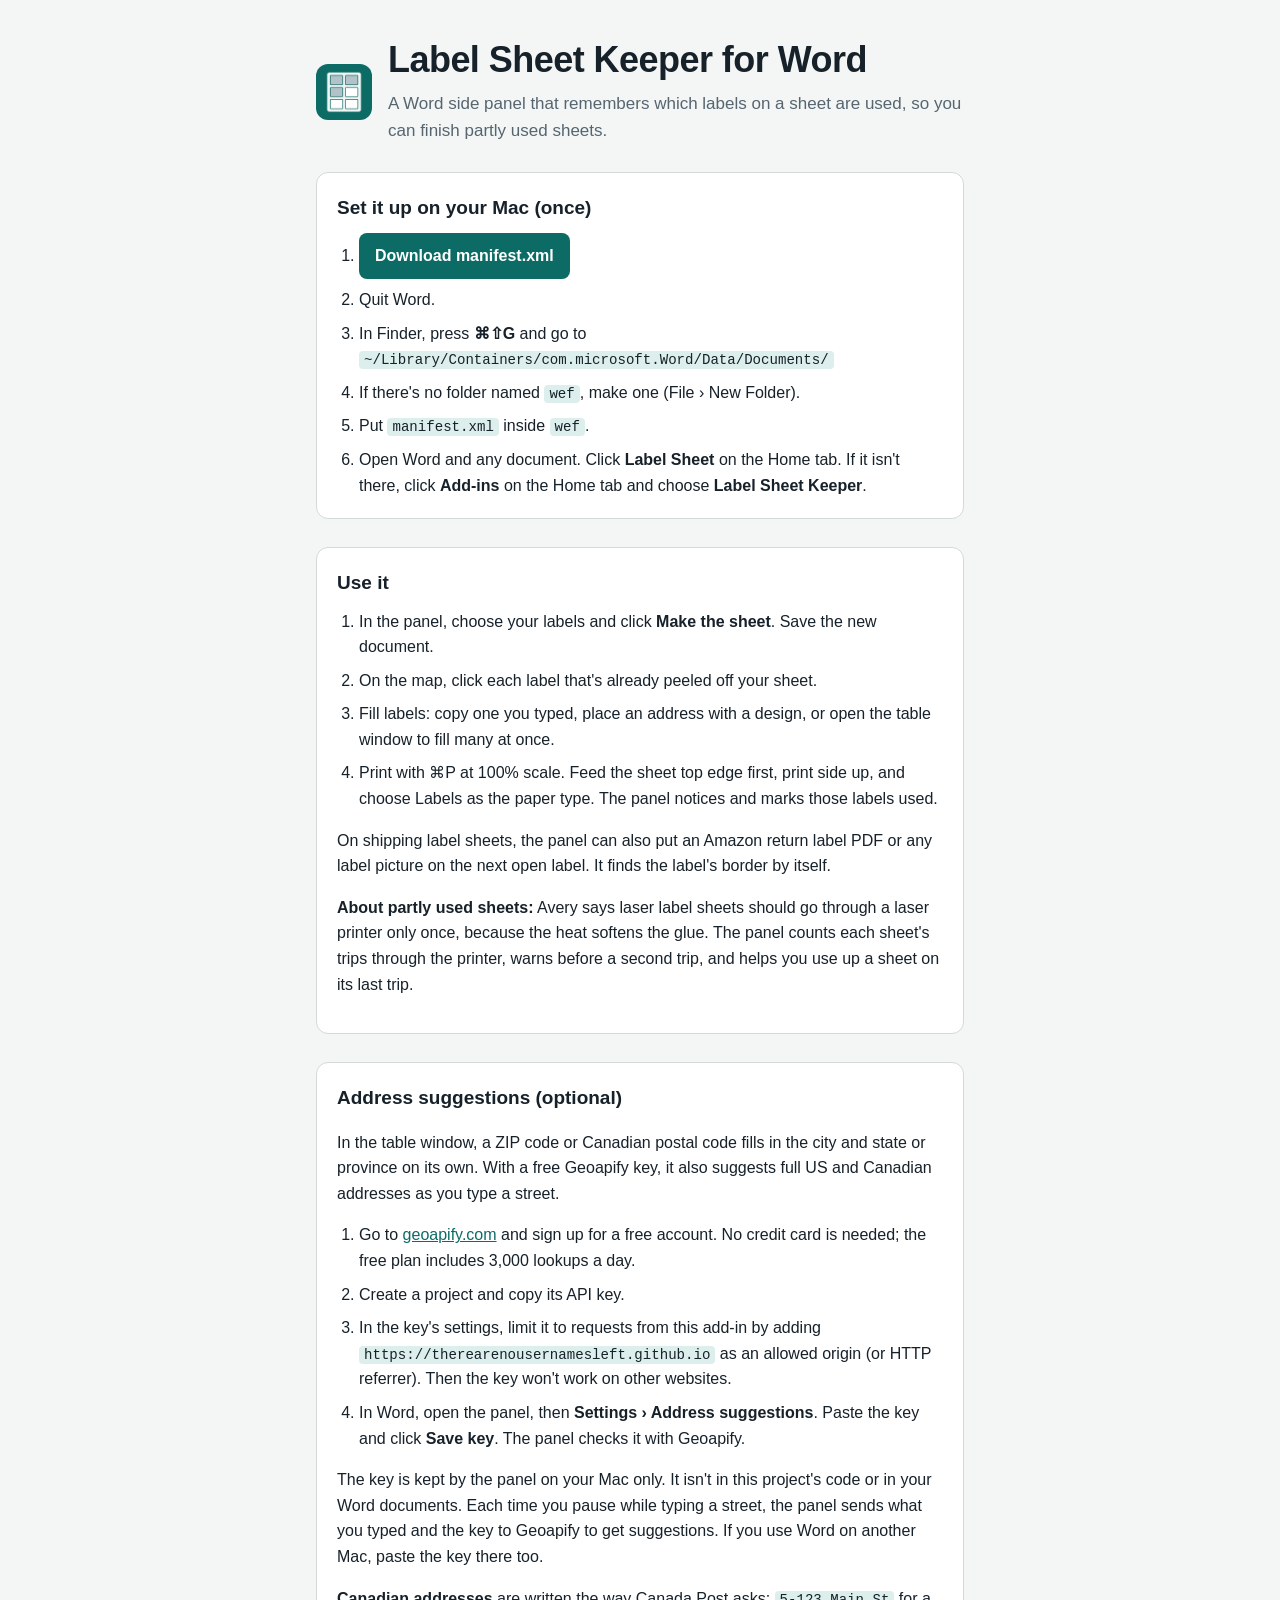
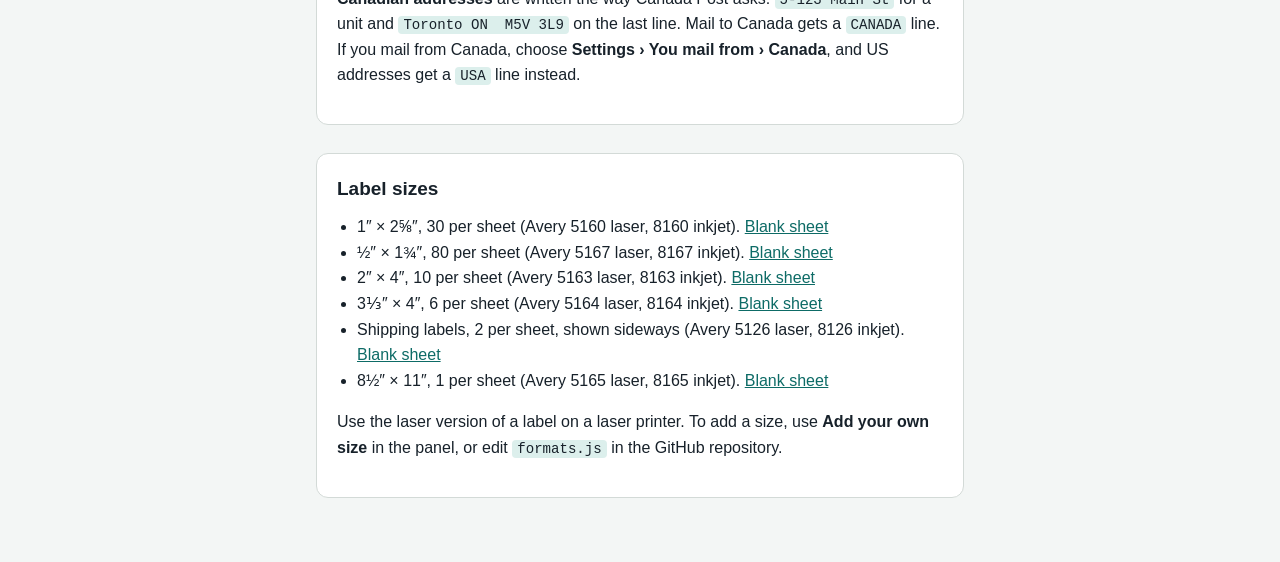
==== index.html @ b9a739c9 "Version 1.4: Canadian addresses, ZIP/postal fill, address suggestions - Canadian addresses follow Ca" ====
<!doctype html>
<html lang="en">
<head>
<meta charset="utf-8">
<meta name="viewport" content="width=device-width, initial-scale=1">
<title>Label Sheet Keeper for Word</title>
<link rel="icon" href="assets/icon-32.png">
<style>
/* Single readable column: what it is, then the setup steps in order. */
:root{--bg:#F3F6F5;--surface:#FFFFFF;--line:#D3DAD7;--ink:#17212A;--muted:#566570;--accent:#0D6B66;--accent-soft:#DCEFEC;
  --f:-apple-system,BlinkMacSystemFont,"Segoe UI",Helvetica,Arial,sans-serif;--f-mono:ui-monospace,Menlo,Consolas,monospace;color-scheme:light}
@media (prefers-color-scheme:dark){:root{--bg:#161B1E;--surface:#1F262A;--line:#334047;--ink:#E4EAEC;--muted:#9AA9AF;--accent:#5BC4B9;--accent-soft:#1B3D3B;color-scheme:dark}}
*{box-sizing:border-box}
body{margin:0;background:var(--bg);color:var(--ink);font:16px/1.6 var(--f)}
main{max-width:680px;margin:0 auto;padding:40px 16px 64px;display:grid;gap:28px}
h1{margin:0;font-size:clamp(28px,5vw,36px);line-height:1.1;letter-spacing:-.015em;text-wrap:balance}
.lede{margin:10px 0 0;color:var(--muted);font-size:17px}
h2{margin:0 0 10px;font-size:19px}
section{background:var(--surface);border:1px solid var(--line);border-radius:12px;padding:20px}
ol{margin:0;padding-left:22px;display:grid;gap:8px}
code{font-family:var(--f-mono);font-size:.88em;background:var(--accent-soft);padding:1px 5px;border-radius:4px;overflow-wrap:anywhere}
a{color:var(--accent)}
.btn{display:inline-block;background:var(--accent);color:var(--surface);font-weight:600;text-decoration:none;padding:10px 16px;border-radius:8px}
.sizes{margin:0;padding-left:20px}
.top{display:flex;gap:16px;align-items:center}
.top img{width:56px;height:56px;border-radius:12px;flex:none}
</style>
</head>
<body>
<main>
  <header class="top">
    <img src="assets/icon-128.png" alt="">
    <div>
      <h1>Label Sheet Keeper for Word</h1>
      <p class="lede">A Word side panel that remembers which labels on a sheet are used, so you can finish partly used sheets.</p>
    </div>
  </header>

  <section>
    <h2>Set it up on your Mac (once)</h2>
    <ol>
      <li><a class="btn" href="manifest.xml" download>Download manifest.xml</a></li>
      <li>Quit Word.</li>
      <li>In Finder, press <b>⌘⇧G</b> and go to <code>~/Library/Containers/com.microsoft.Word/Data/Documents/</code></li>
      <li>If there's no folder named <code>wef</code>, make one (File › New Folder).</li>
      <li>Put <code>manifest.xml</code> inside <code>wef</code>.</li>
      <li>Open Word and any document. Click <b>Label Sheet</b> on the Home tab. If it isn't there, click <b>Add-ins</b> on the Home tab and choose <b>Label Sheet Keeper</b>.</li>
    </ol>
  </section>

  <section>
    <h2>Use it</h2>
    <ol>
      <li>In the panel, choose your labels and click <b>Make the sheet</b>. Save the new document.</li>
      <li>On the map, click each label that's already peeled off your sheet.</li>
      <li>Fill labels: copy one you typed, place an address with a design, or open the table window to fill many at once.</li>
      <li>Print with ⌘P at 100% scale. Feed the sheet top edge first, print side up, and choose Labels as the paper type. The panel notices and marks those labels used.</li>
    </ol>
    <p>On shipping label sheets, the panel can also put an Amazon return label PDF or any label picture on the next open label. It finds the label's border by itself.</p>
    <p><b>About partly used sheets:</b> Avery says laser label sheets should go through a laser printer only once, because the heat softens the glue. The panel counts each sheet's trips through the printer, warns before a second trip, and helps you use up a sheet on its last trip.</p>
  </section>

  <section id="address-suggestions">
    <h2>Address suggestions (optional)</h2>
    <p>In the table window, a ZIP code or Canadian postal code fills in the city and state or province on its own. With a free Geoapify key, it also suggests full US and Canadian addresses as you type a street.</p>
    <ol>
      <li>Go to <a href="https://www.geoapify.com/" target="_blank" rel="noopener">geoapify.com</a> and sign up for a free account. No credit card is needed; the free plan includes 3,000 lookups a day.</li>
      <li>Create a project and copy its API key.</li>
      <li>In the key's settings, limit it to requests from this add-in by adding <code>https://therearenousernamesleft.github.io</code> as an allowed origin (or HTTP referrer). Then the key won't work on other websites.</li>
      <li>In Word, open the panel, then <b>Settings › Address suggestions</b>. Paste the key and click <b>Save key</b>. The panel checks it with Geoapify.</li>
    </ol>
    <p>The key is kept by the panel on your Mac only. It isn't in this project's code or in your Word documents. Each time you pause while typing a street, the panel sends what you typed and the key to Geoapify to get suggestions. If you use Word on another Mac, paste the key there too.</p>
    <p><b>Canadian addresses</b> are written the way Canada Post asks: <code>5-123 Main St</code> for a unit and <code>Toronto ON&nbsp;&nbsp;M5V 3L9</code> on the last line. Mail to Canada gets a <code>CANADA</code> line. If you mail from Canada, choose <b>Settings › You mail from › Canada</b>, and US addresses get a <code>USA</code> line instead.</p>
  </section>

  <section>
    <h2>Label sizes</h2>
    <ul class="sizes">
      <li>1″ × 2⅝″, 30 per sheet (Avery 5160 laser, 8160 inkjet). <a href="templates/avery-5160.docx">Blank sheet</a></li>
      <li>½″ × 1¾″, 80 per sheet (Avery 5167 laser, 8167 inkjet). <a href="templates/avery-5167.docx">Blank sheet</a></li>
      <li>2″ × 4″, 10 per sheet (Avery 5163 laser, 8163 inkjet). <a href="templates/avery-5163.docx">Blank sheet</a></li>
      <li>3⅓″ × 4″, 6 per sheet (Avery 5164 laser, 8164 inkjet). <a href="templates/avery-5164.docx">Blank sheet</a></li>
      <li>Shipping labels, 2 per sheet, shown sideways (Avery 5126 laser, 8126 inkjet). <a href="templates/shipping-2-sideways.docx">Blank sheet</a></li>
      <li>8½″ × 11″, 1 per sheet (Avery 5165 laser, 8165 inkjet). <a href="templates/full-sheet-1.docx">Blank sheet</a></li>
    </ul>
    <p>Use the laser version of a label on a laser printer. To add a size, use <b>Add your own size</b> in the panel, or edit <code>formats.js</code> in the GitHub repository.</p>
  </section>
</main>
</body>
</html>
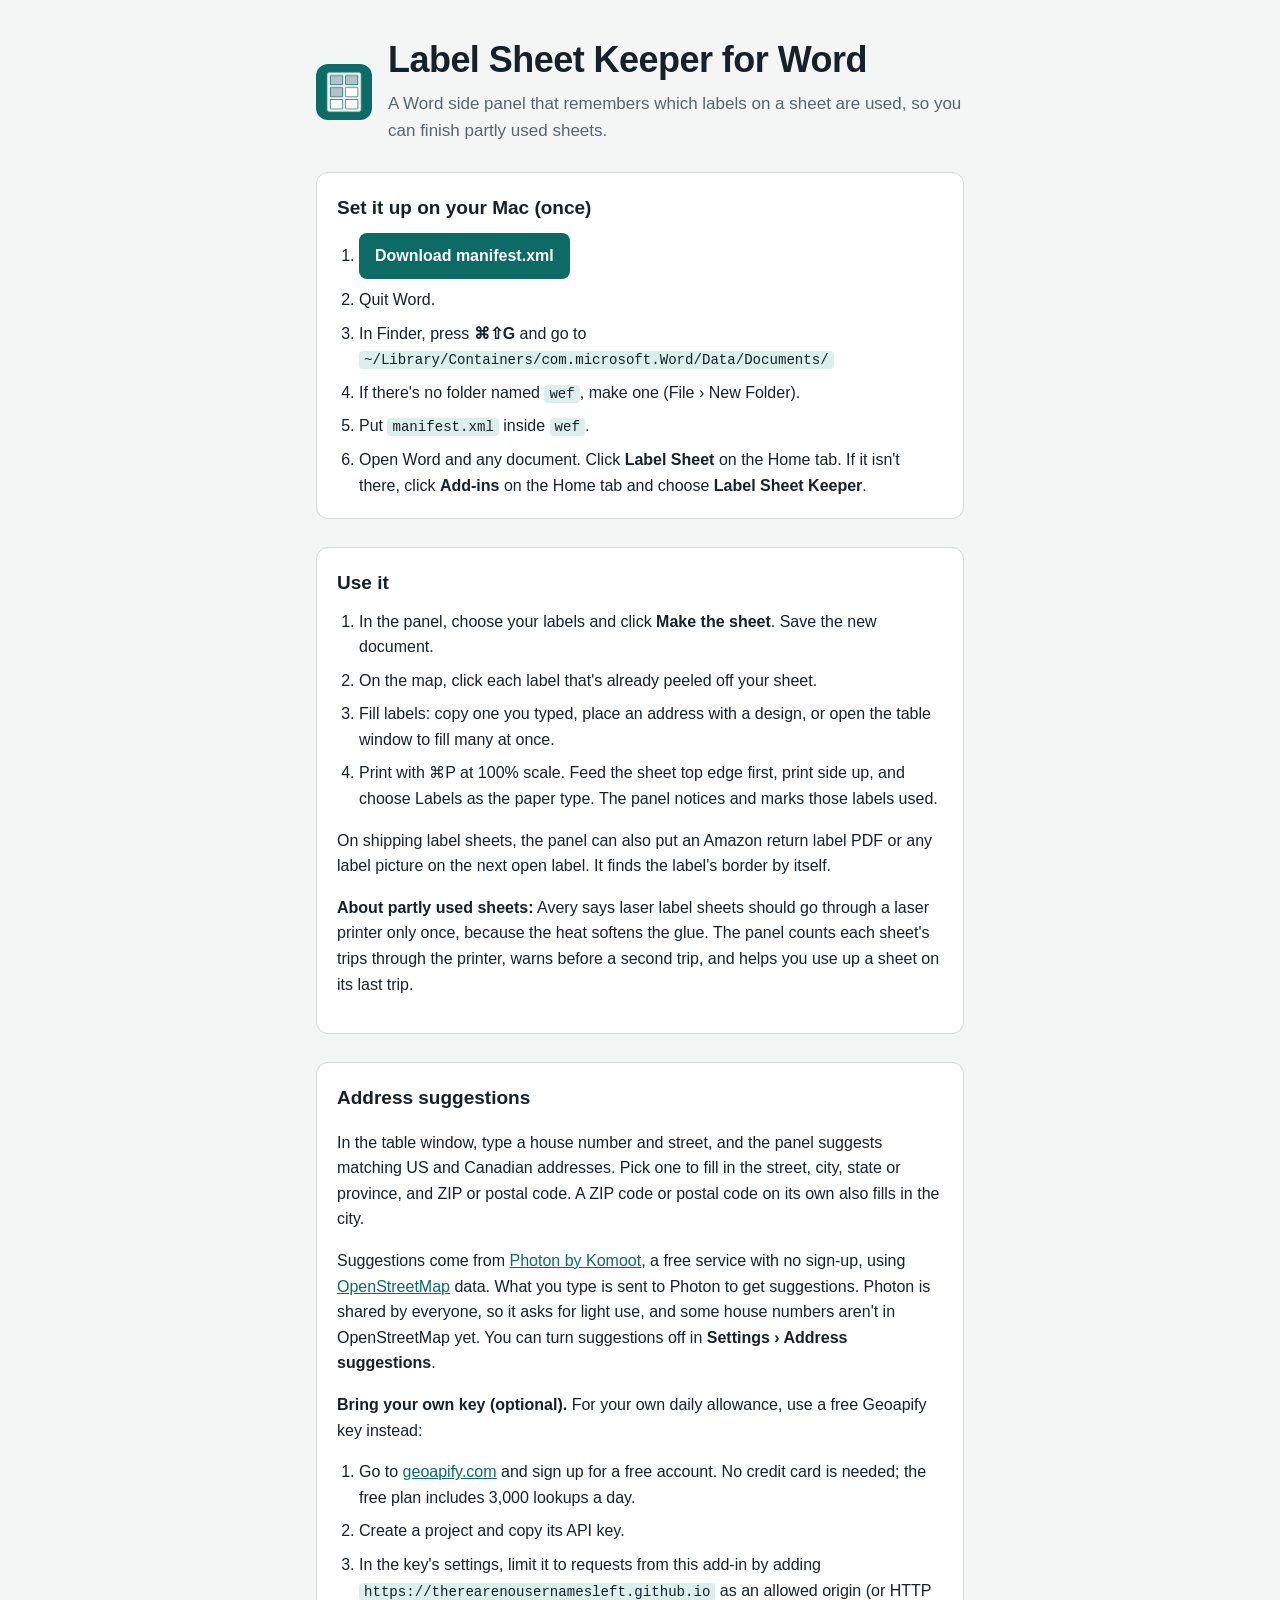
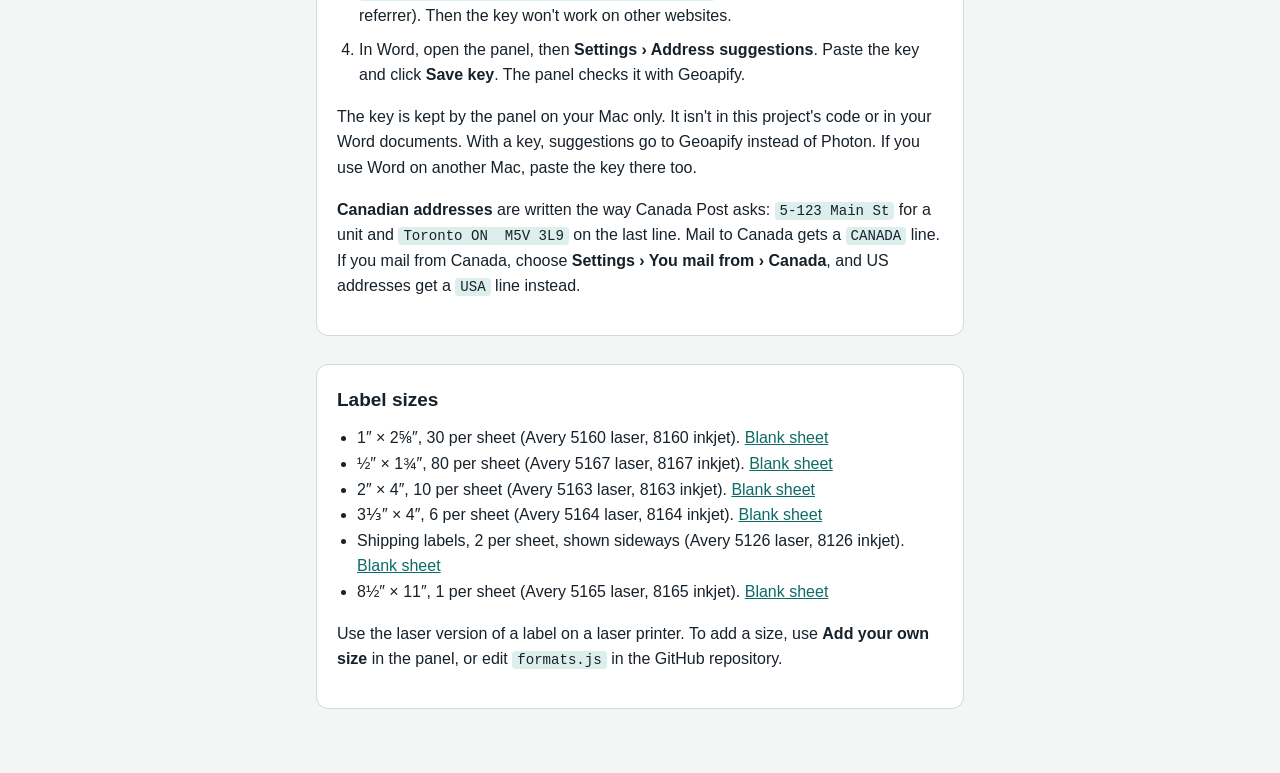
==== commit 2e3f4bcc: "Version 1.4.1: free address suggestions with Photon - With no key, the table window suggests US and " ====
--- a/index.html
+++ b/index.html
@@ -61,15 +61,17 @@
   </section>
 
   <section id="address-suggestions">
-    <h2>Address suggestions (optional)</h2>
-    <p>In the table window, a ZIP code or Canadian postal code fills in the city and state or province on its own. With a free Geoapify key, it also suggests full US and Canadian addresses as you type a street.</p>
+    <h2>Address suggestions</h2>
+    <p>In the table window, type a house number and street, and the panel suggests matching US and Canadian addresses. Pick one to fill in the street, city, state or province, and ZIP or postal code. A ZIP code or postal code on its own also fills in the city.</p>
+    <p>Suggestions come from <a href="https://photon.komoot.io/" target="_blank" rel="noopener">Photon by Komoot</a>, a free service with no sign-up, using <a href="https://www.openstreetmap.org/copyright" target="_blank" rel="noopener">OpenStreetMap</a> data. What you type is sent to Photon to get suggestions. Photon is shared by everyone, so it asks for light use, and some house numbers aren't in OpenStreetMap yet. You can turn suggestions off in <b>Settings › Address suggestions</b>.</p>
+    <p><b>Bring your own key (optional).</b> For your own daily allowance, use a free Geoapify key instead:</p>
     <ol>
       <li>Go to <a href="https://www.geoapify.com/" target="_blank" rel="noopener">geoapify.com</a> and sign up for a free account. No credit card is needed; the free plan includes 3,000 lookups a day.</li>
       <li>Create a project and copy its API key.</li>
       <li>In the key's settings, limit it to requests from this add-in by adding <code>https://therearenousernamesleft.github.io</code> as an allowed origin (or HTTP referrer). Then the key won't work on other websites.</li>
       <li>In Word, open the panel, then <b>Settings › Address suggestions</b>. Paste the key and click <b>Save key</b>. The panel checks it with Geoapify.</li>
     </ol>
-    <p>The key is kept by the panel on your Mac only. It isn't in this project's code or in your Word documents. Each time you pause while typing a street, the panel sends what you typed and the key to Geoapify to get suggestions. If you use Word on another Mac, paste the key there too.</p>
+    <p>The key is kept by the panel on your Mac only. It isn't in this project's code or in your Word documents. With a key, suggestions go to Geoapify instead of Photon. If you use Word on another Mac, paste the key there too.</p>
     <p><b>Canadian addresses</b> are written the way Canada Post asks: <code>5-123 Main St</code> for a unit and <code>Toronto ON&nbsp;&nbsp;M5V 3L9</code> on the last line. Mail to Canada gets a <code>CANADA</code> line. If you mail from Canada, choose <b>Settings › You mail from › Canada</b>, and US addresses get a <code>USA</code> line instead.</p>
   </section>
 
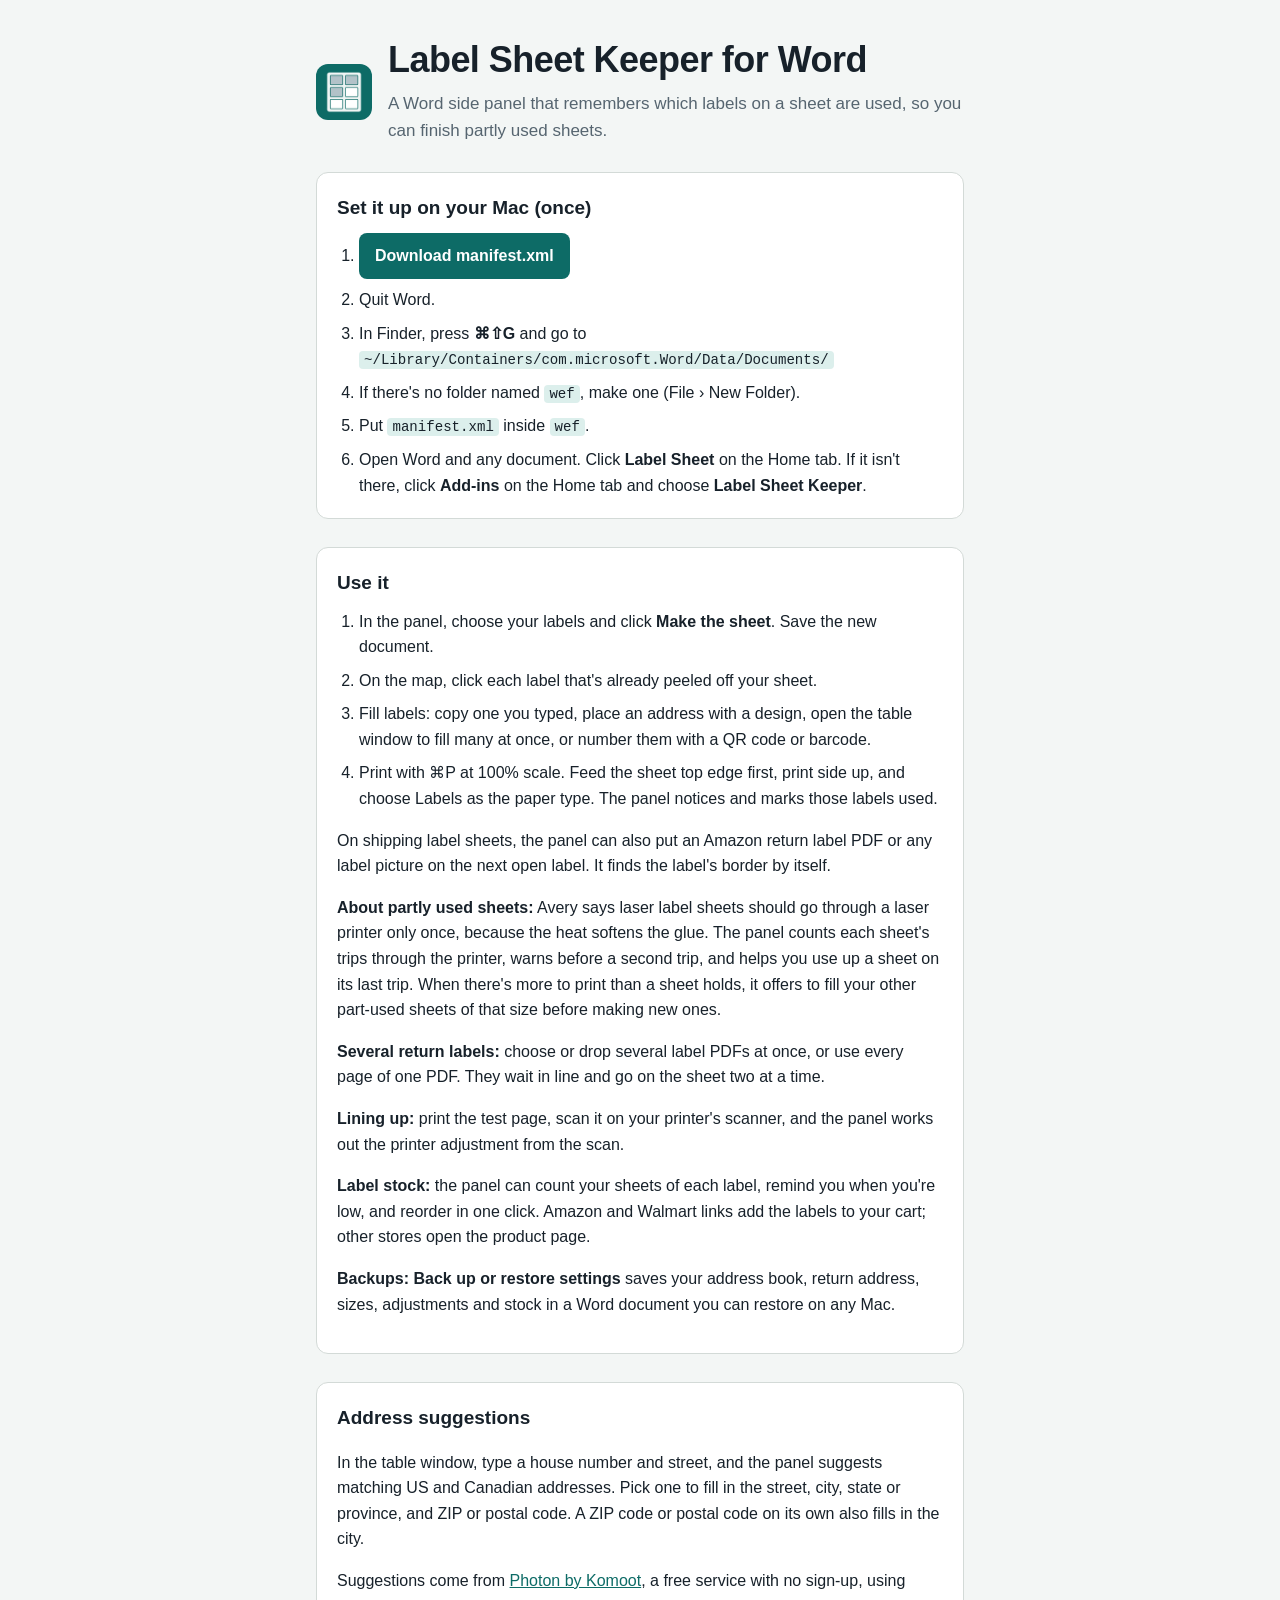
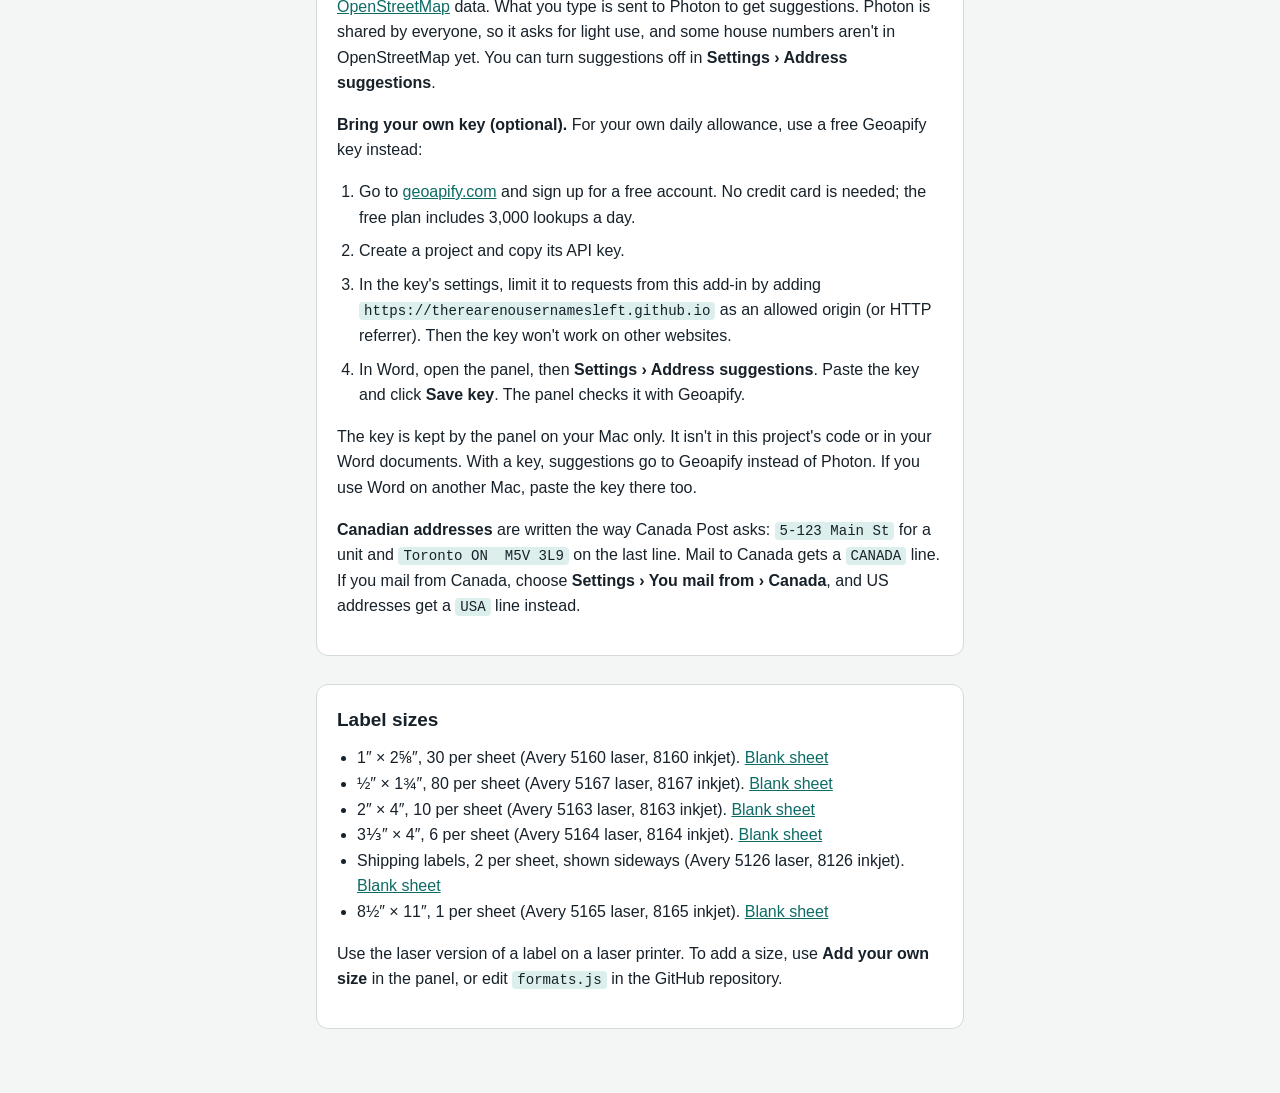
==== commit fc7628cd: "Version 1.5: stock and reorder, fill part-used sheets first, scan alignment, batches, codes, backups" ====
--- a/index.html
+++ b/index.html
@@ -53,11 +53,15 @@
     <ol>
       <li>In the panel, choose your labels and click <b>Make the sheet</b>. Save the new document.</li>
       <li>On the map, click each label that's already peeled off your sheet.</li>
-      <li>Fill labels: copy one you typed, place an address with a design, or open the table window to fill many at once.</li>
+      <li>Fill labels: copy one you typed, place an address with a design, open the table window to fill many at once, or number them with a QR code or barcode.</li>
       <li>Print with ⌘P at 100% scale. Feed the sheet top edge first, print side up, and choose Labels as the paper type. The panel notices and marks those labels used.</li>
     </ol>
     <p>On shipping label sheets, the panel can also put an Amazon return label PDF or any label picture on the next open label. It finds the label's border by itself.</p>
-    <p><b>About partly used sheets:</b> Avery says laser label sheets should go through a laser printer only once, because the heat softens the glue. The panel counts each sheet's trips through the printer, warns before a second trip, and helps you use up a sheet on its last trip.</p>
+    <p><b>About partly used sheets:</b> Avery says laser label sheets should go through a laser printer only once, because the heat softens the glue. The panel counts each sheet's trips through the printer, warns before a second trip, and helps you use up a sheet on its last trip. When there's more to print than a sheet holds, it offers to fill your other part-used sheets of that size before making new ones.</p>
+    <p><b>Several return labels:</b> choose or drop several label PDFs at once, or use every page of one PDF. They wait in line and go on the sheet two at a time.</p>
+    <p><b>Lining up:</b> print the test page, scan it on your printer's scanner, and the panel works out the printer adjustment from the scan.</p>
+    <p><b>Label stock:</b> the panel can count your sheets of each label, remind you when you're low, and reorder in one click. Amazon and Walmart links add the labels to your cart; other stores open the product page.</p>
+    <p><b>Backups:</b> <b>Back up or restore settings</b> saves your address book, return address, sizes, adjustments and stock in a Word document you can restore on any Mac.</p>
   </section>
 
   <section id="address-suggestions">
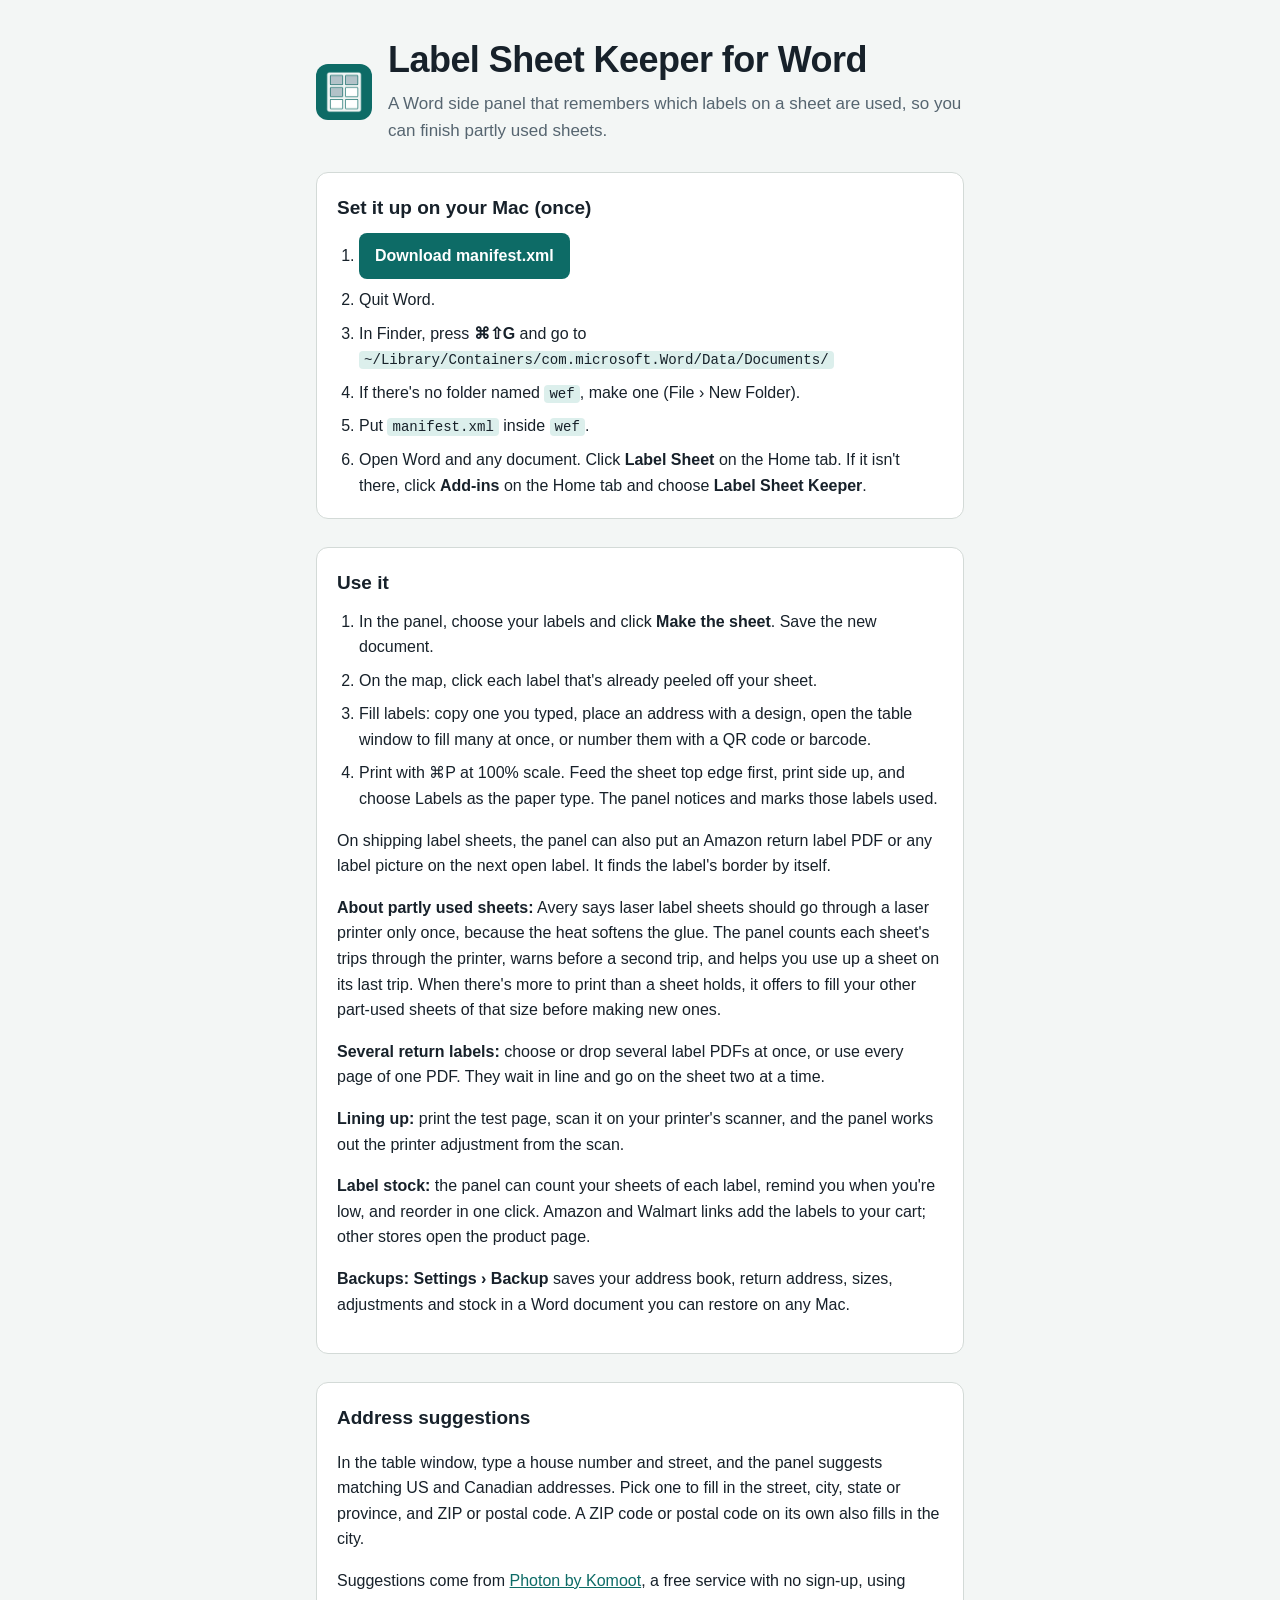
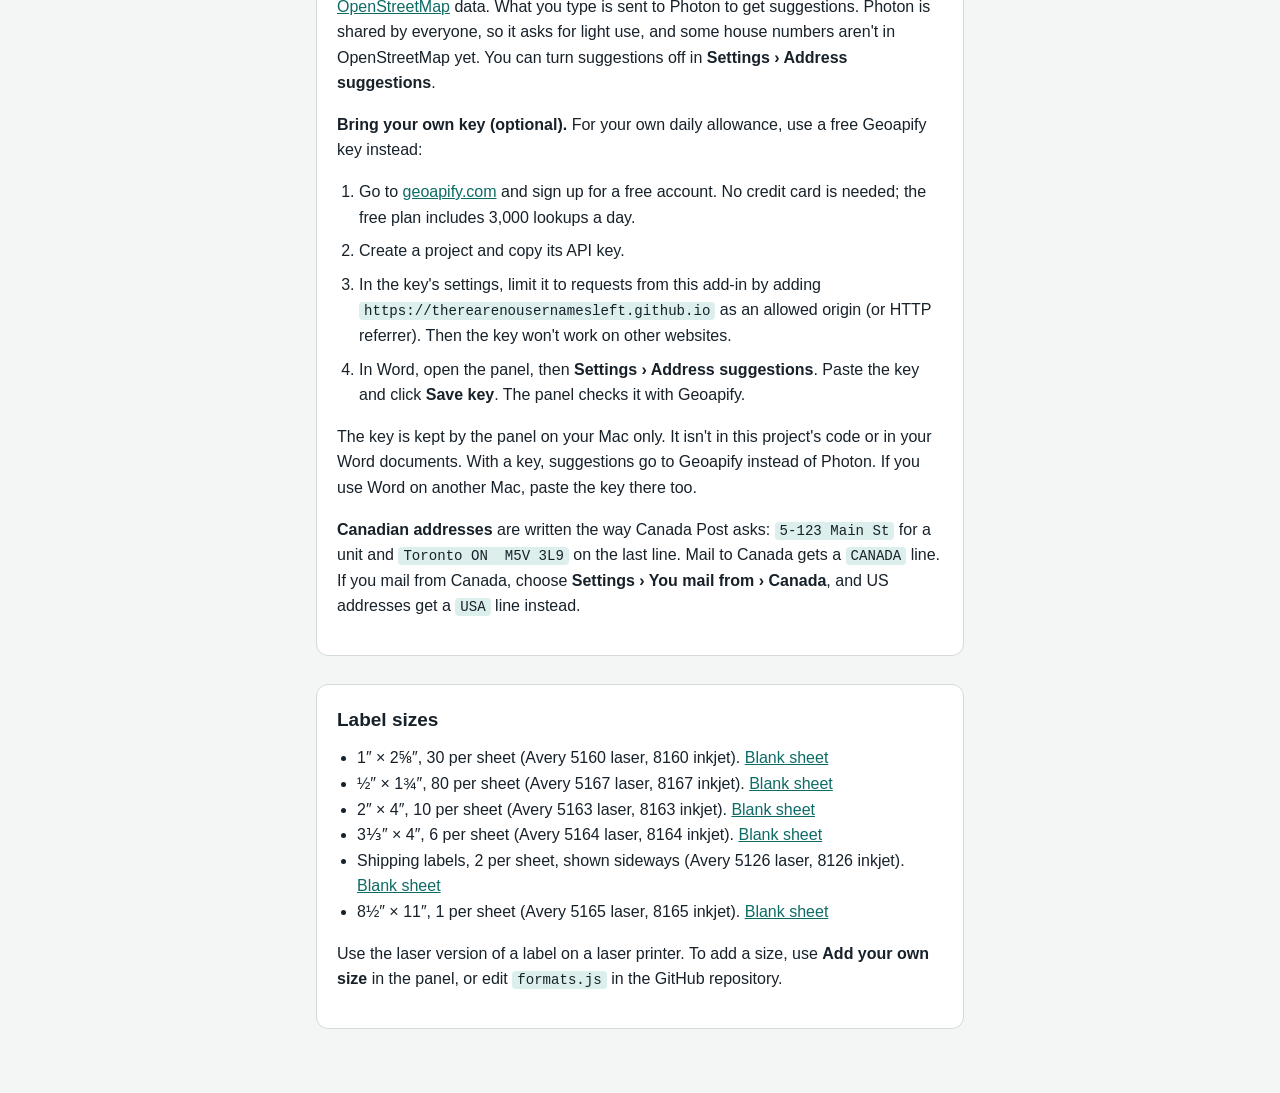
==== commit b64ff612: "Tidy the panel: shorter text, (i) explanations on hover - Explanations moved out of the panel into (" ====
--- a/index.html
+++ b/index.html
@@ -61,7 +61,7 @@
     <p><b>Several return labels:</b> choose or drop several label PDFs at once, or use every page of one PDF. They wait in line and go on the sheet two at a time.</p>
     <p><b>Lining up:</b> print the test page, scan it on your printer's scanner, and the panel works out the printer adjustment from the scan.</p>
     <p><b>Label stock:</b> the panel can count your sheets of each label, remind you when you're low, and reorder in one click. Amazon and Walmart links add the labels to your cart; other stores open the product page.</p>
-    <p><b>Backups:</b> <b>Back up or restore settings</b> saves your address book, return address, sizes, adjustments and stock in a Word document you can restore on any Mac.</p>
+    <p><b>Backups:</b> <b>Settings › Backup</b> saves your address book, return address, sizes, adjustments and stock in a Word document you can restore on any Mac.</p>
   </section>
 
   <section id="address-suggestions">
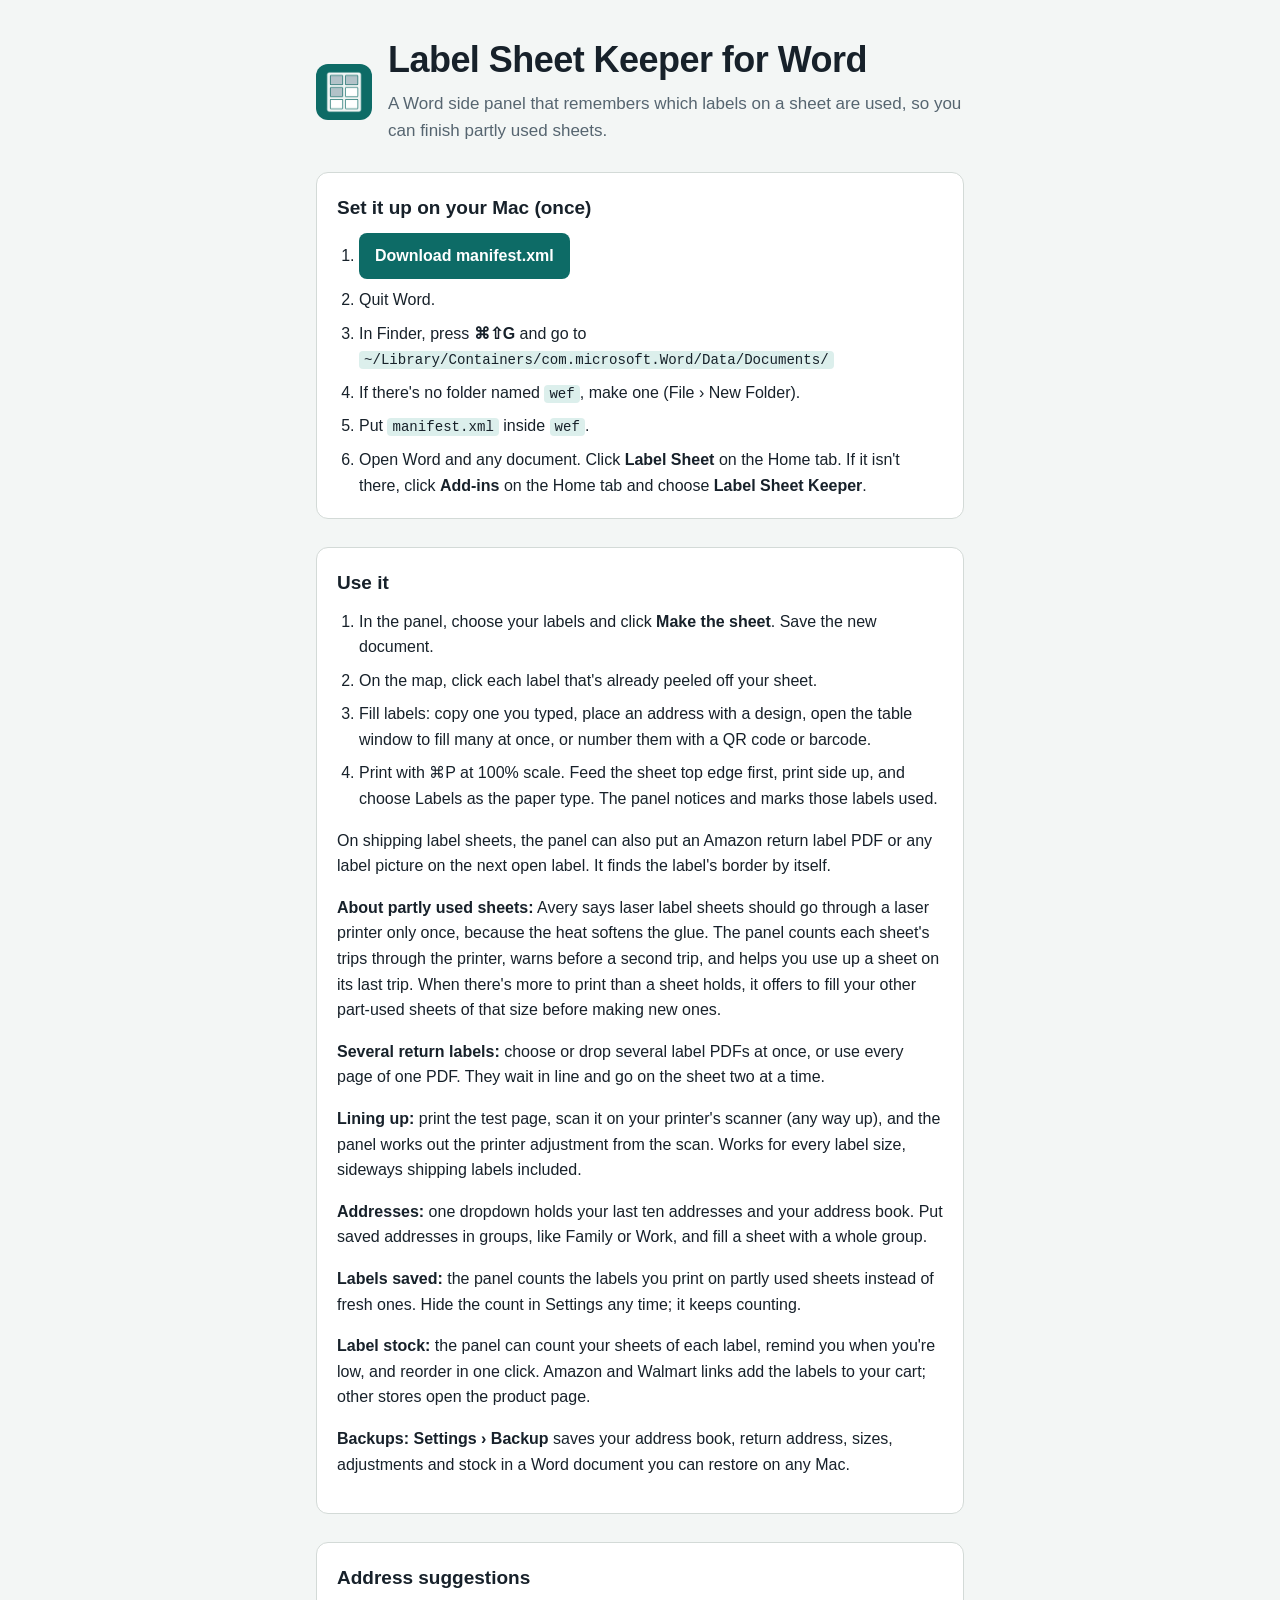
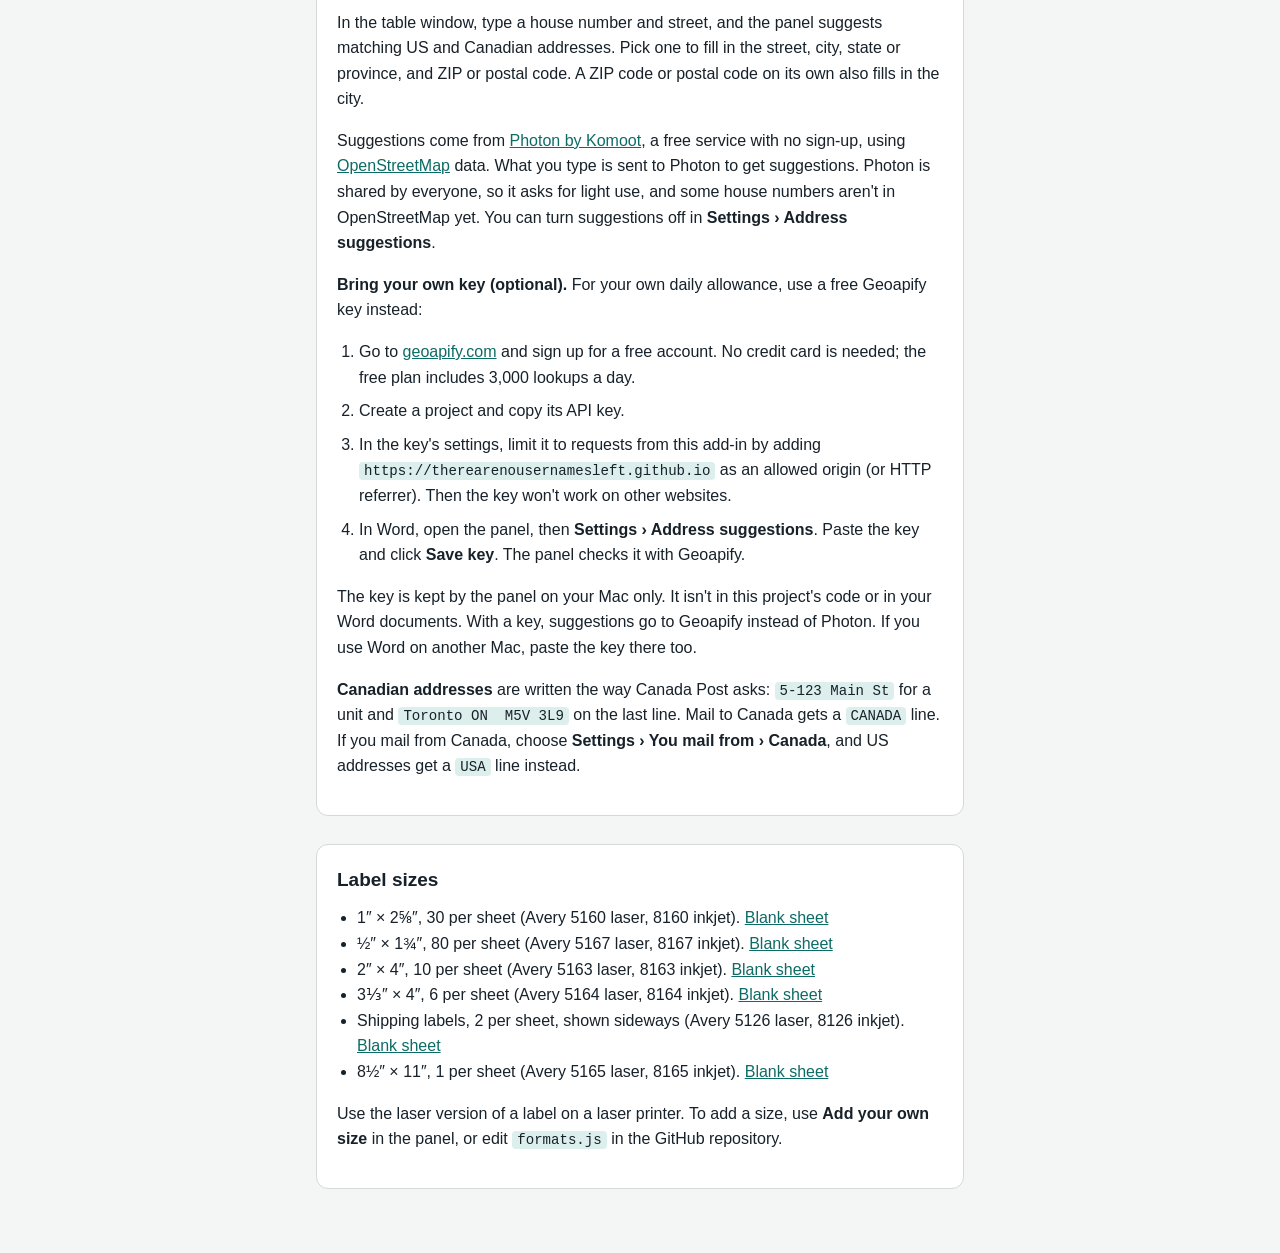
==== commit 595b76d1: "Version 1.7: scan alignment for every size, recent addresses, groups, labels saved - Test pages carr" ====
--- a/index.html
+++ b/index.html
@@ -59,7 +59,9 @@
     <p>On shipping label sheets, the panel can also put an Amazon return label PDF or any label picture on the next open label. It finds the label's border by itself.</p>
     <p><b>About partly used sheets:</b> Avery says laser label sheets should go through a laser printer only once, because the heat softens the glue. The panel counts each sheet's trips through the printer, warns before a second trip, and helps you use up a sheet on its last trip. When there's more to print than a sheet holds, it offers to fill your other part-used sheets of that size before making new ones.</p>
     <p><b>Several return labels:</b> choose or drop several label PDFs at once, or use every page of one PDF. They wait in line and go on the sheet two at a time.</p>
-    <p><b>Lining up:</b> print the test page, scan it on your printer's scanner, and the panel works out the printer adjustment from the scan.</p>
+    <p><b>Lining up:</b> print the test page, scan it on your printer's scanner (any way up), and the panel works out the printer adjustment from the scan. Works for every label size, sideways shipping labels included.</p>
+    <p><b>Addresses:</b> one dropdown holds your last ten addresses and your address book. Put saved addresses in groups, like Family or Work, and fill a sheet with a whole group.</p>
+    <p><b>Labels saved:</b> the panel counts the labels you print on partly used sheets instead of fresh ones. Hide the count in Settings any time; it keeps counting.</p>
     <p><b>Label stock:</b> the panel can count your sheets of each label, remind you when you're low, and reorder in one click. Amazon and Walmart links add the labels to your cart; other stores open the product page.</p>
     <p><b>Backups:</b> <b>Settings › Backup</b> saves your address book, return address, sizes, adjustments and stock in a Word document you can restore on any Mac.</p>
   </section>
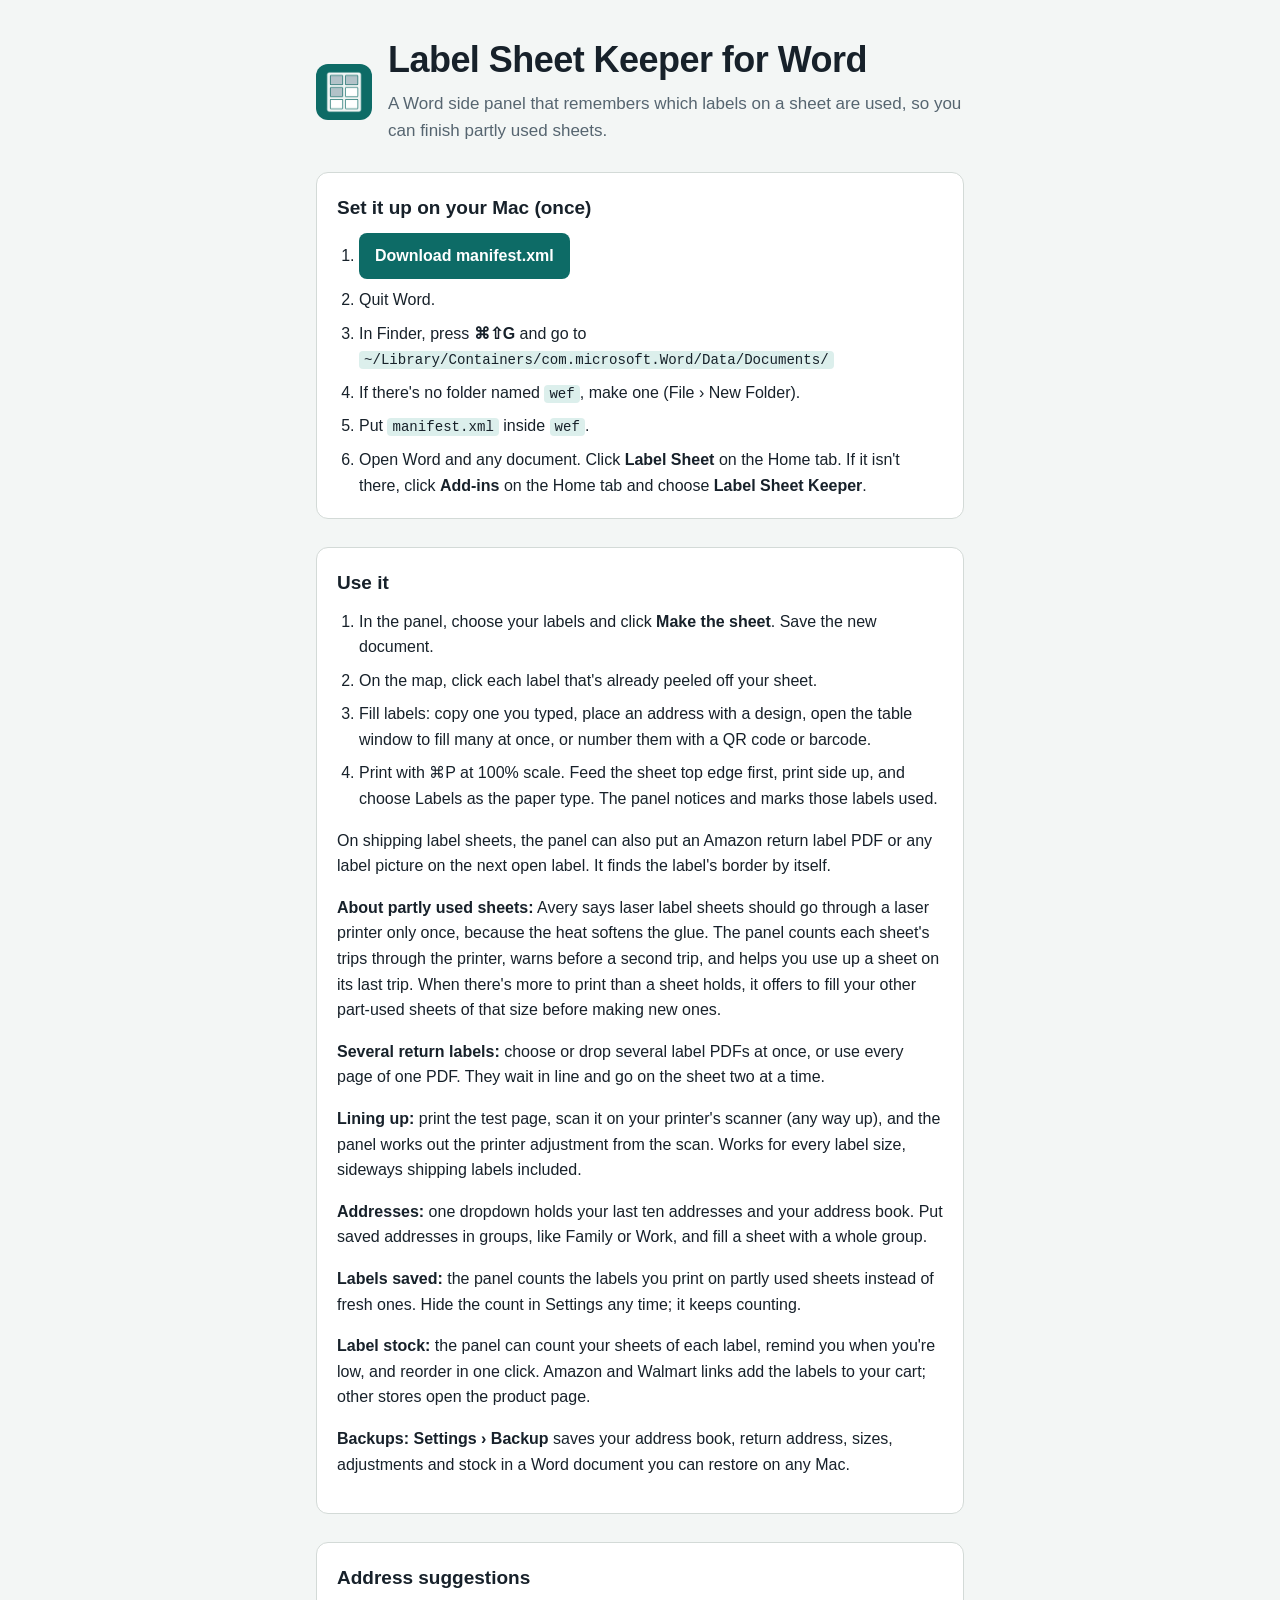
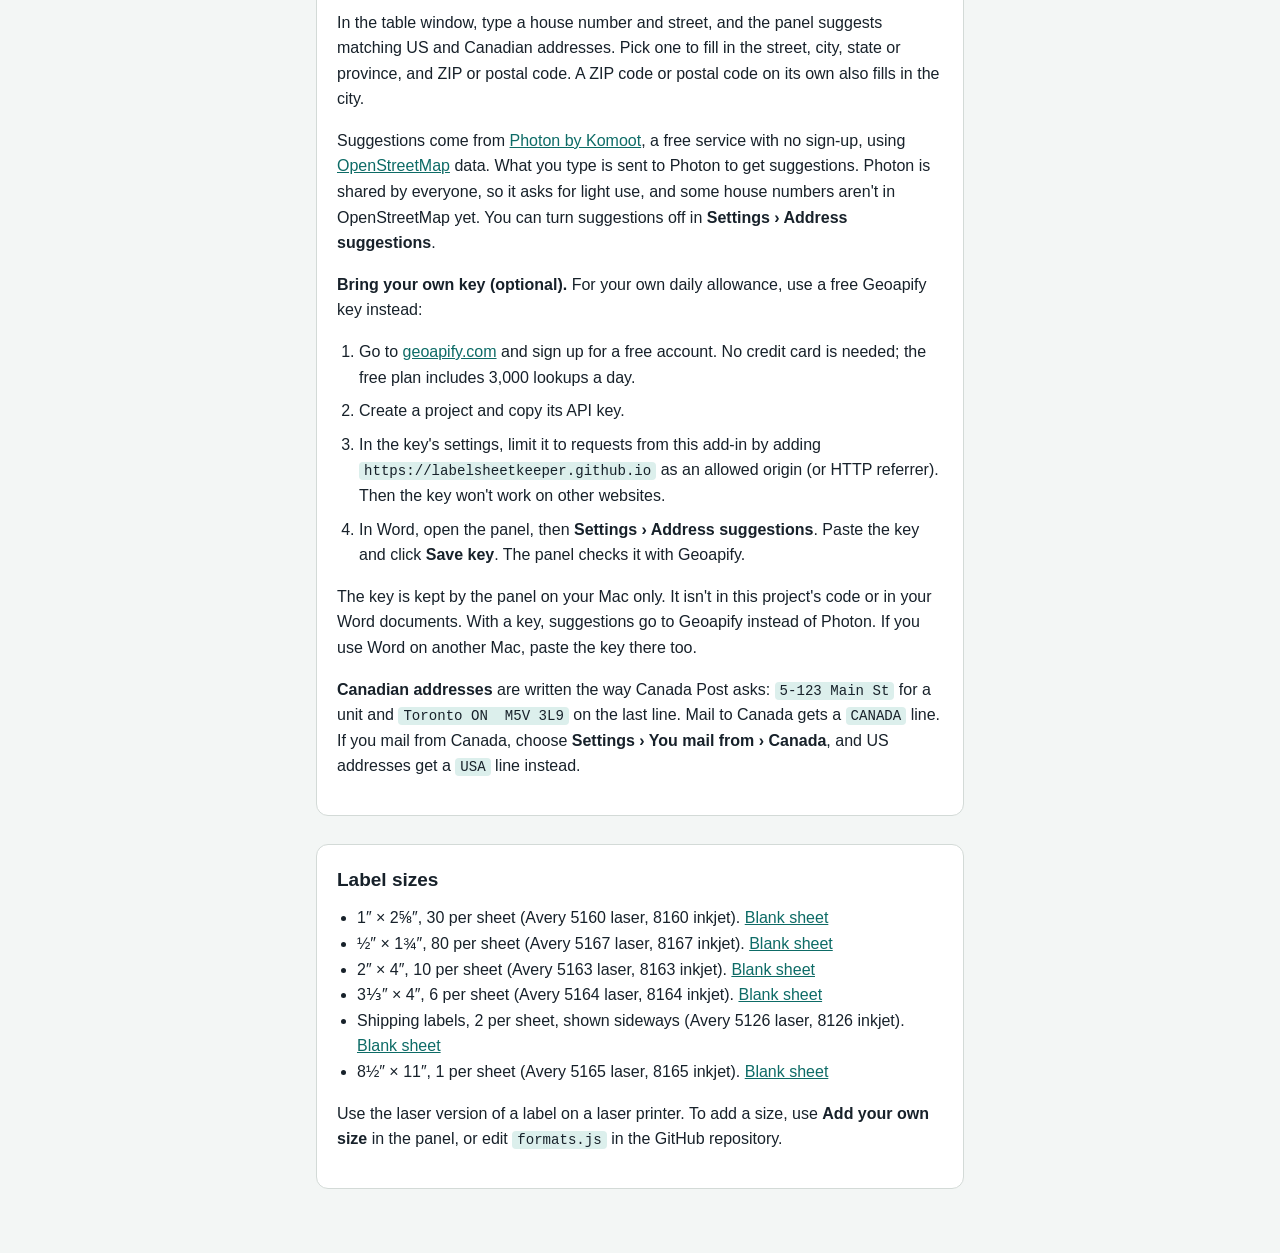
==== commit 23a95533: "Move the panel's address to labelsheetkeeper.github.io (1.7.1) The repository moves to the labelshee" ====
--- a/index.html
+++ b/index.html
@@ -74,7 +74,7 @@
     <ol>
       <li>Go to <a href="https://www.geoapify.com/" target="_blank" rel="noopener">geoapify.com</a> and sign up for a free account. No credit card is needed; the free plan includes 3,000 lookups a day.</li>
       <li>Create a project and copy its API key.</li>
-      <li>In the key's settings, limit it to requests from this add-in by adding <code>https://therearenousernamesleft.github.io</code> as an allowed origin (or HTTP referrer). Then the key won't work on other websites.</li>
+      <li>In the key's settings, limit it to requests from this add-in by adding <code>https://labelsheetkeeper.github.io</code> as an allowed origin (or HTTP referrer). Then the key won't work on other websites.</li>
       <li>In Word, open the panel, then <b>Settings › Address suggestions</b>. Paste the key and click <b>Save key</b>. The panel checks it with Geoapify.</li>
     </ol>
     <p>The key is kept by the panel on your Mac only. It isn't in this project's code or in your Word documents. With a key, suggestions go to Geoapify instead of Photon. If you use Word on another Mac, paste the key there too.</p>
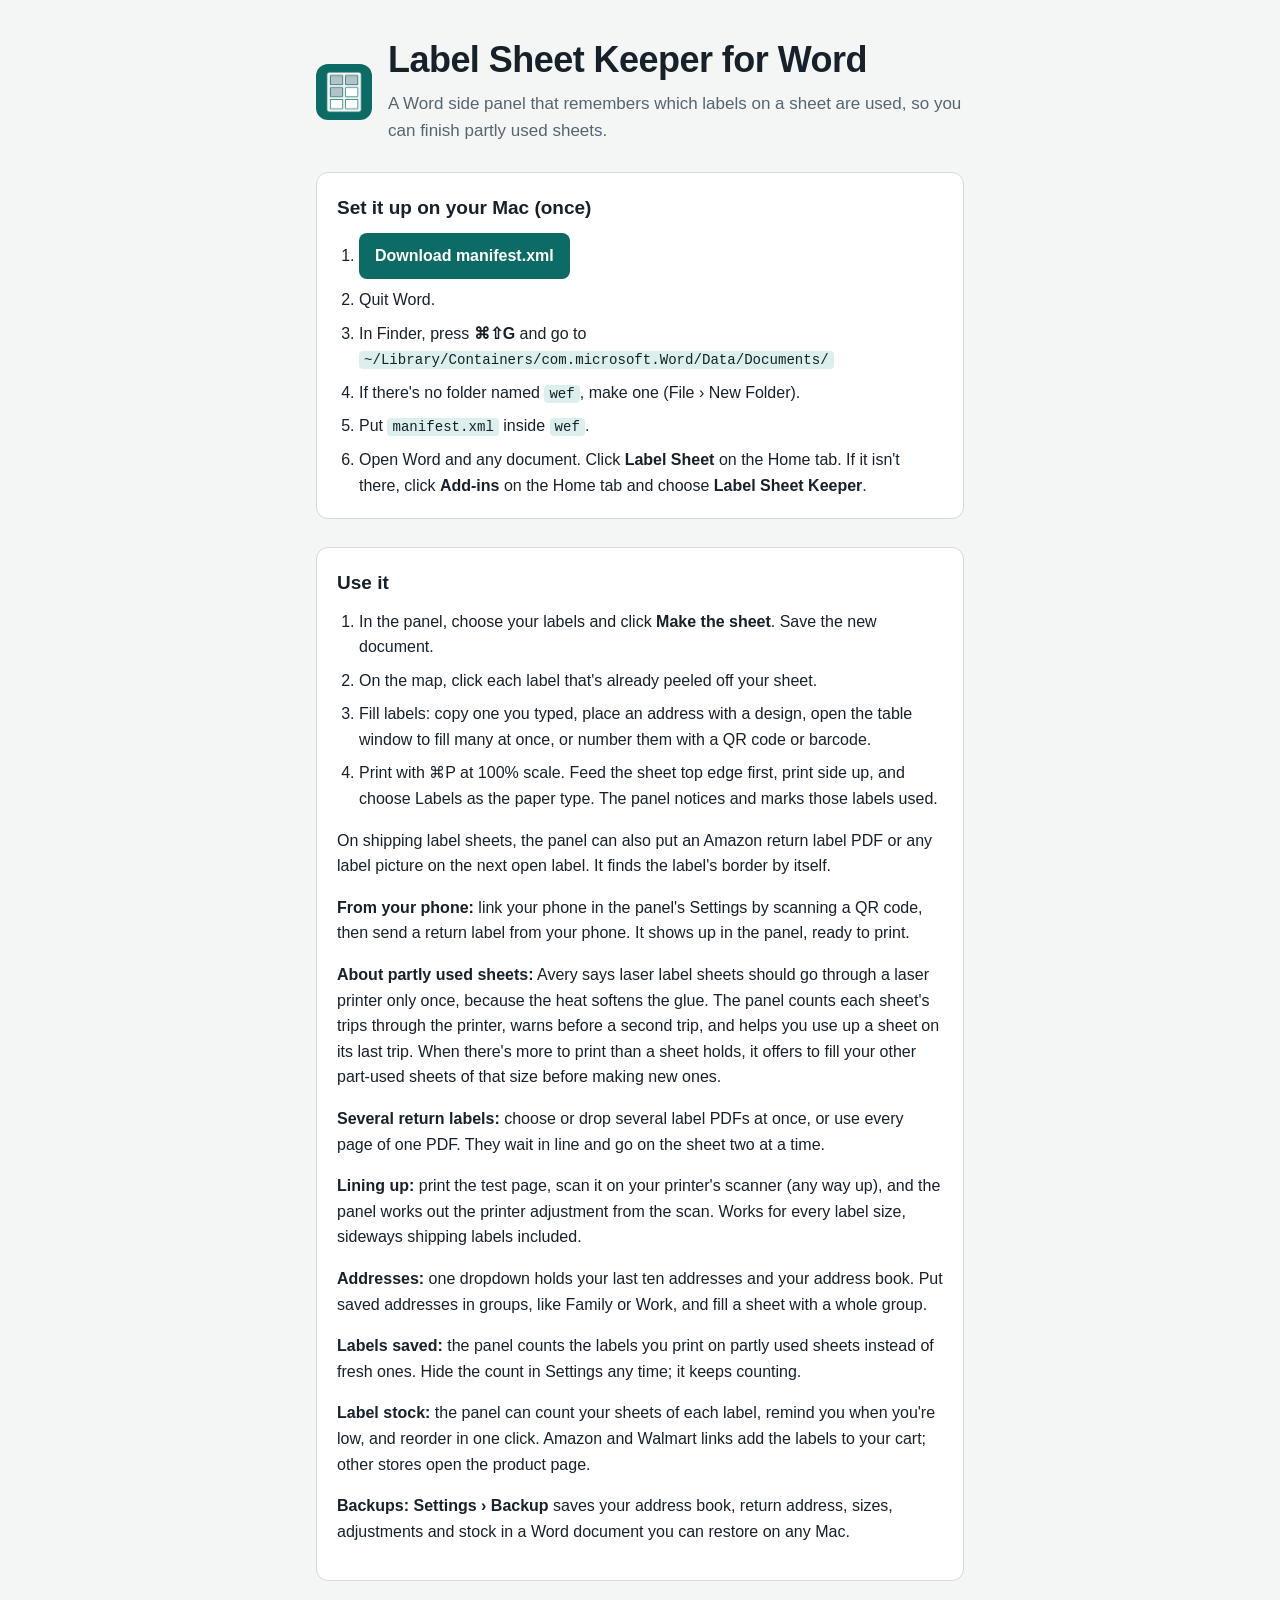
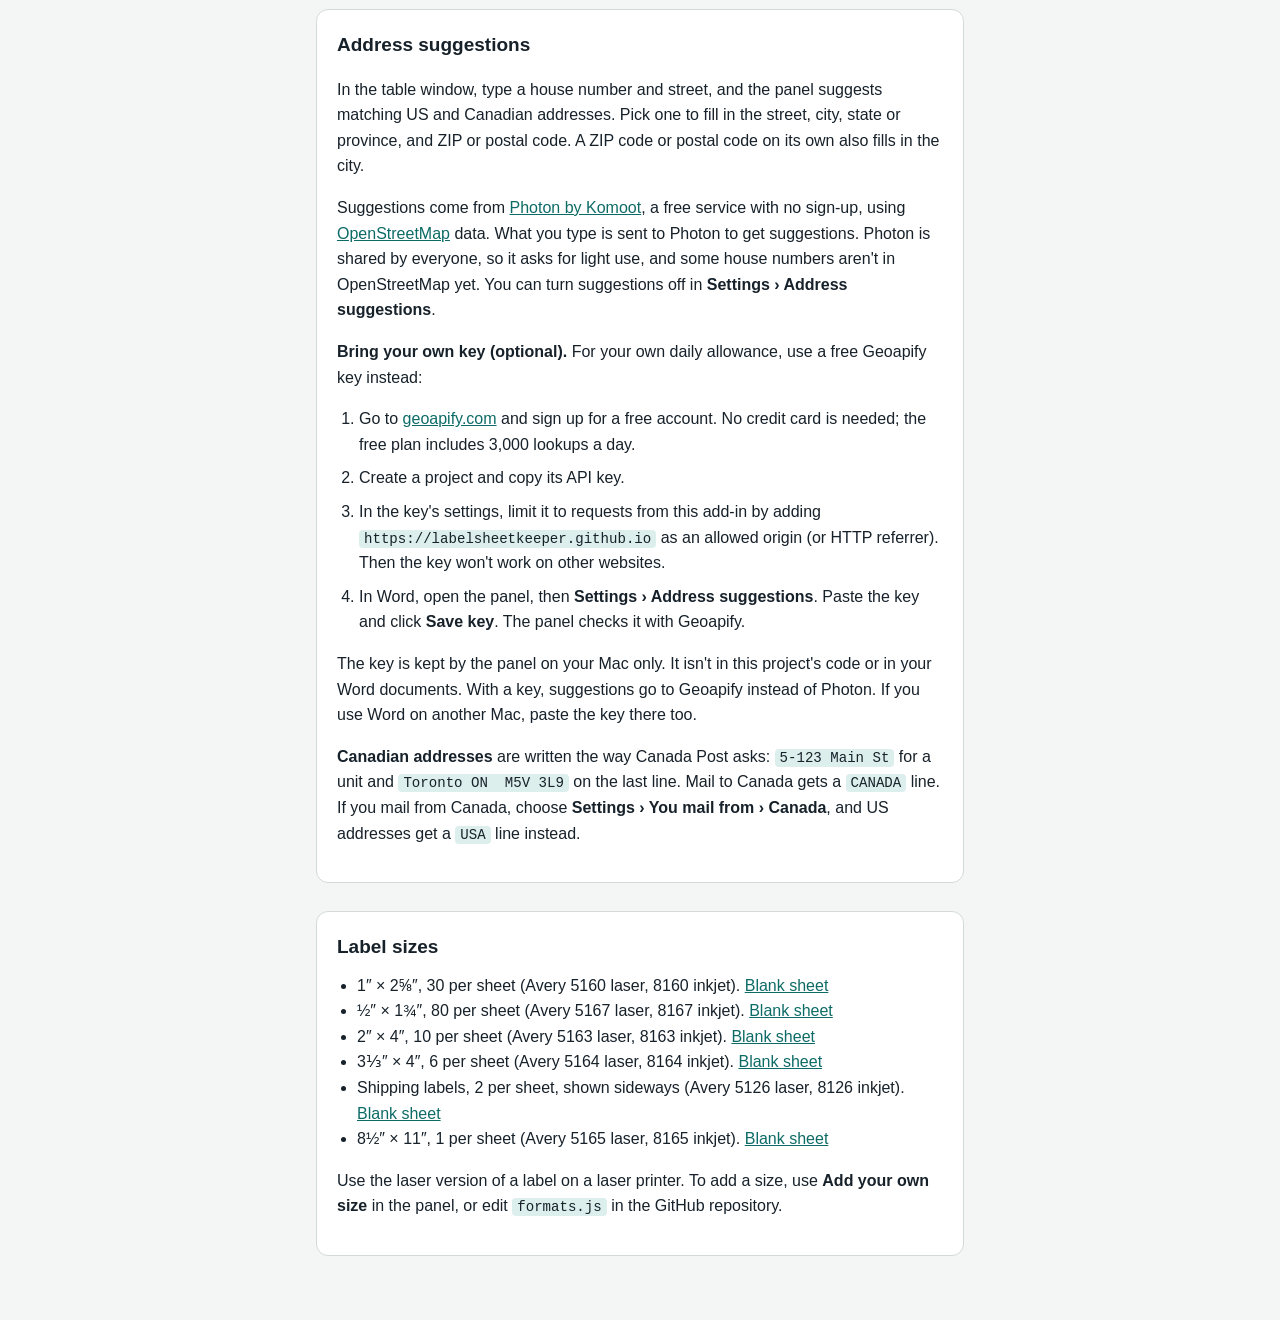
==== commit ceb18713: "Send labels from your phone (1.8) Settings › Your phone links a phone with a QR code. The phone page" ====
--- a/index.html
+++ b/index.html
@@ -57,6 +57,7 @@
       <li>Print with ⌘P at 100% scale. Feed the sheet top edge first, print side up, and choose Labels as the paper type. The panel notices and marks those labels used.</li>
     </ol>
     <p>On shipping label sheets, the panel can also put an Amazon return label PDF or any label picture on the next open label. It finds the label's border by itself.</p>
+    <p><b>From your phone:</b> link your phone in the panel's Settings by scanning a QR code, then send a return label from your phone. It shows up in the panel, ready to print.</p>
     <p><b>About partly used sheets:</b> Avery says laser label sheets should go through a laser printer only once, because the heat softens the glue. The panel counts each sheet's trips through the printer, warns before a second trip, and helps you use up a sheet on its last trip. When there's more to print than a sheet holds, it offers to fill your other part-used sheets of that size before making new ones.</p>
     <p><b>Several return labels:</b> choose or drop several label PDFs at once, or use every page of one PDF. They wait in line and go on the sheet two at a time.</p>
     <p><b>Lining up:</b> print the test page, scan it on your printer's scanner (any way up), and the panel works out the printer adjustment from the scan. Works for every label size, sideways shipping labels included.</p>
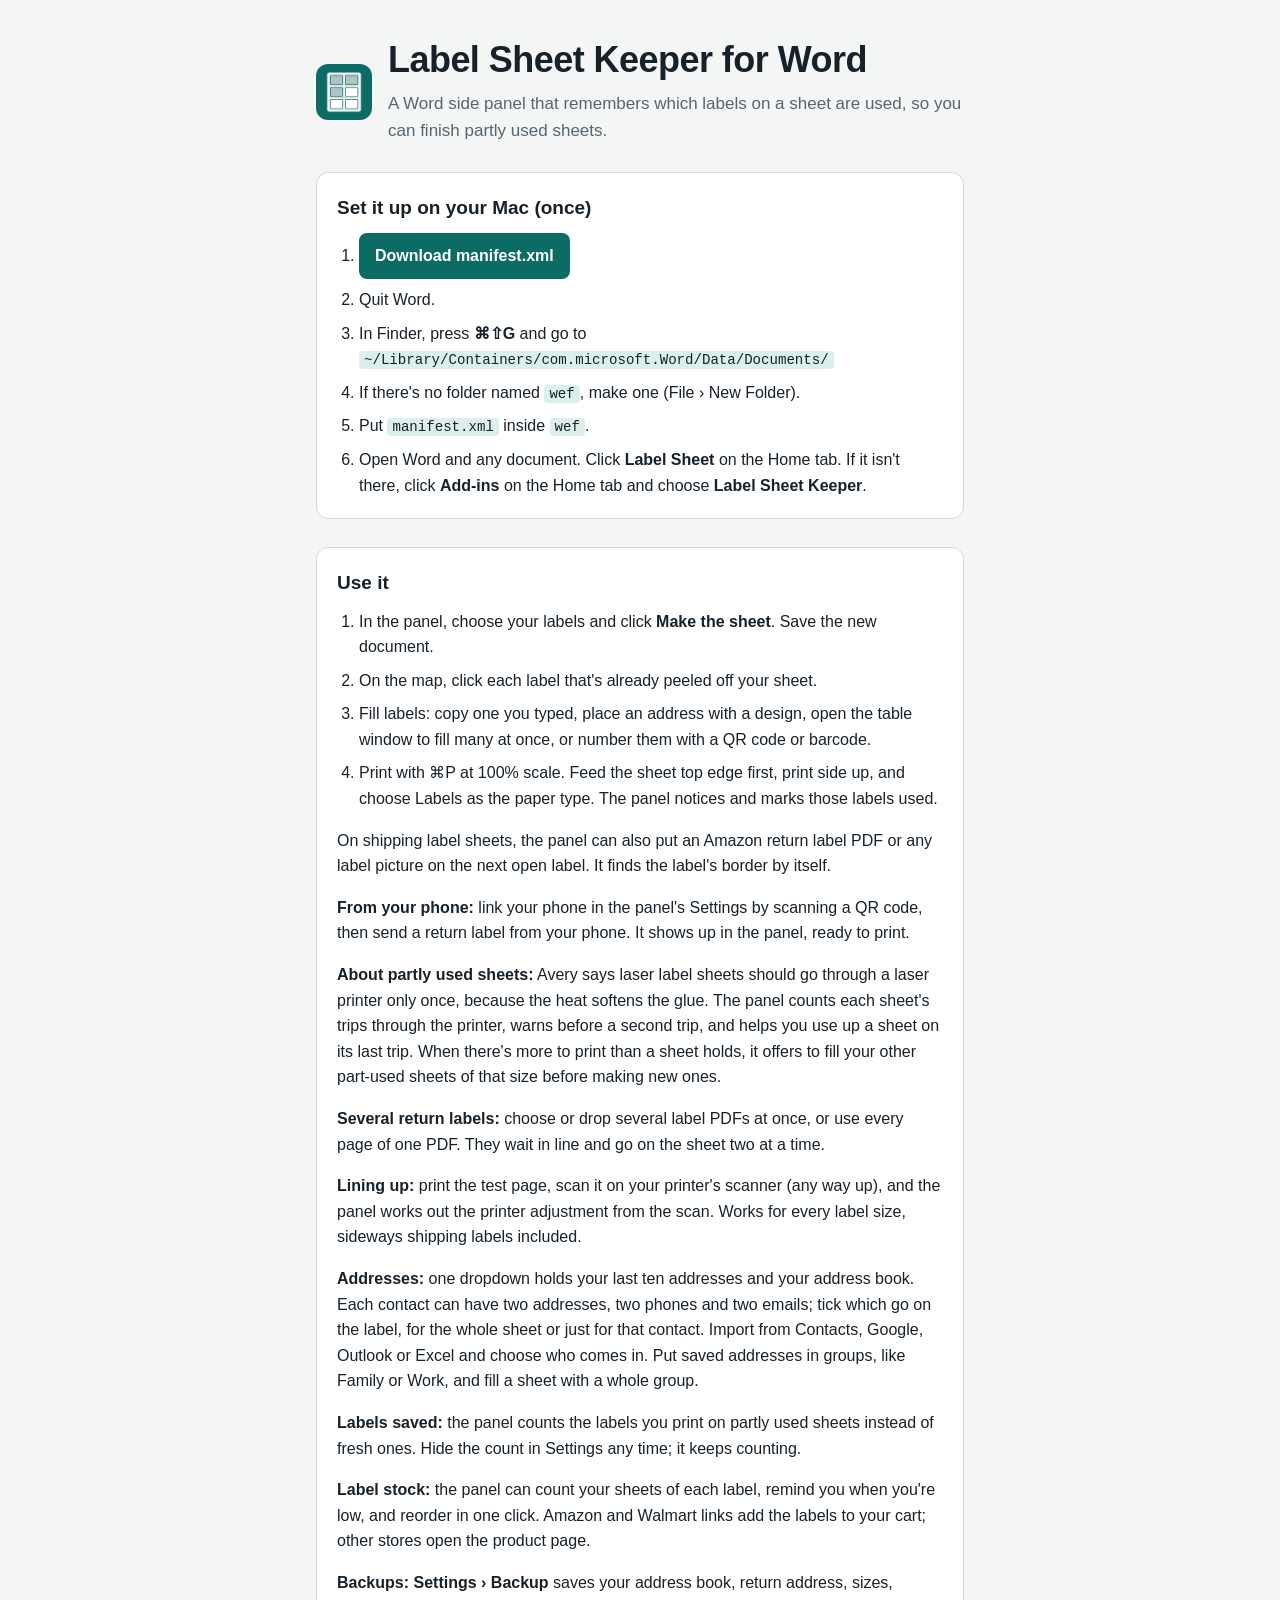
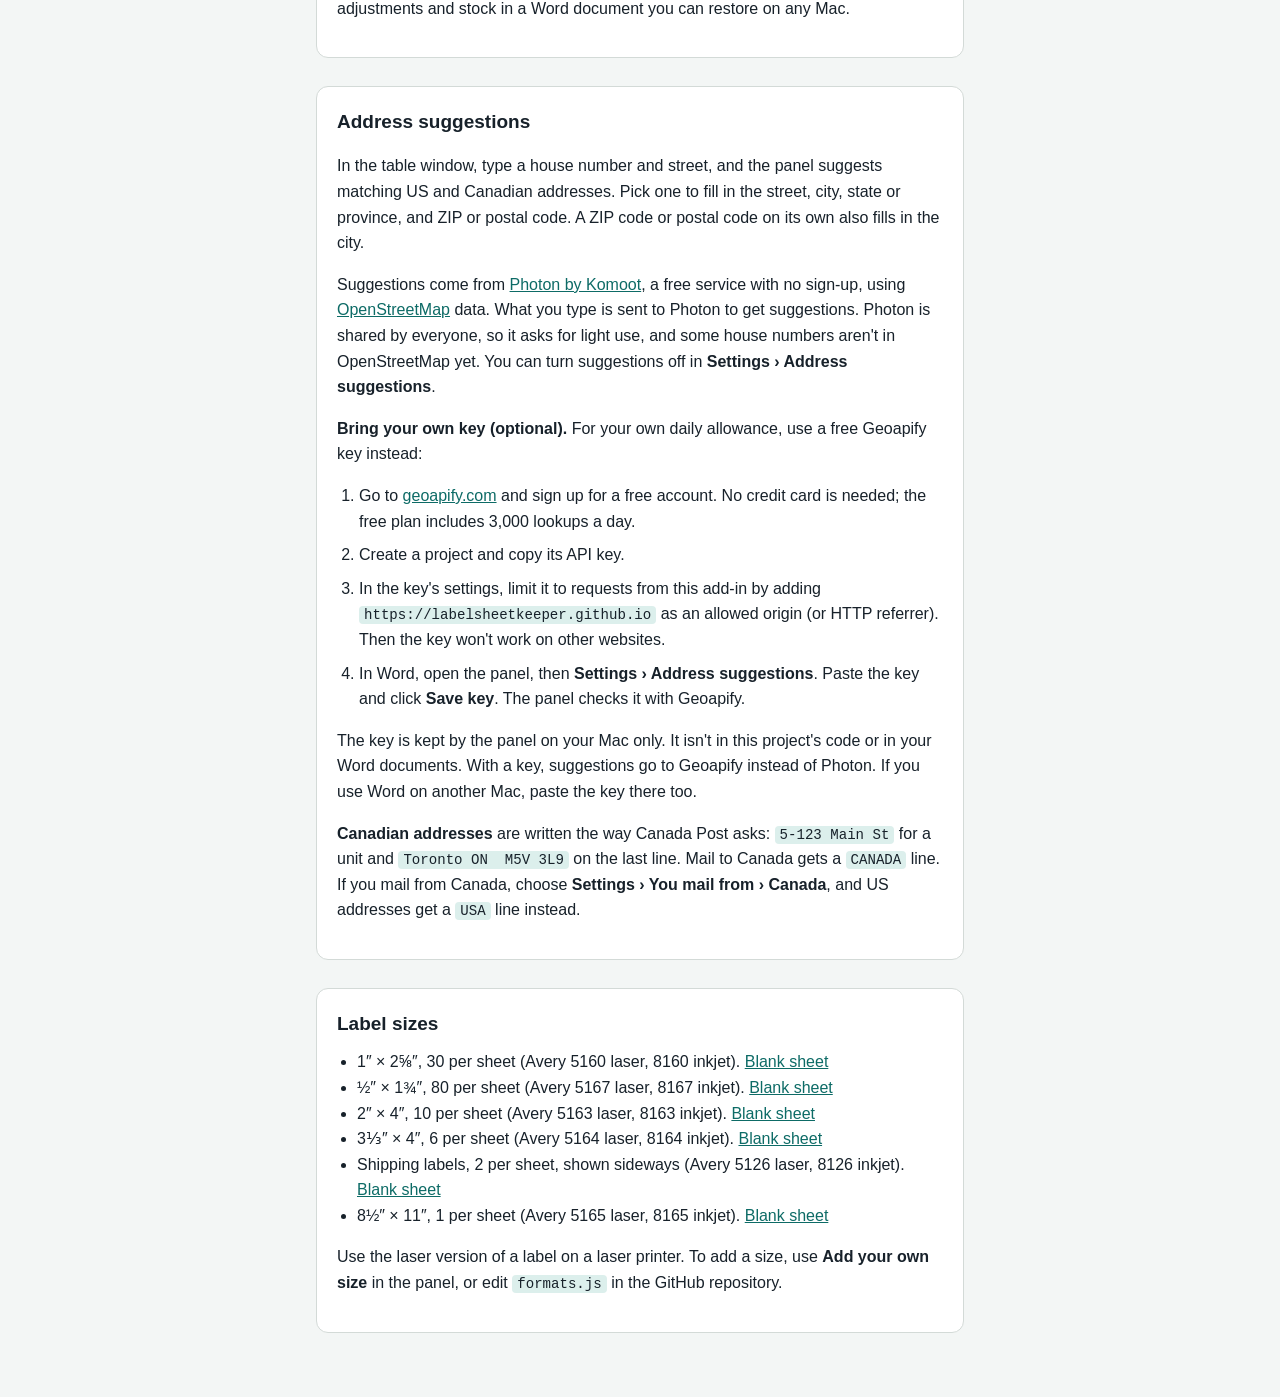
==== commit 0df4f24b: "Phone, email and second addresses on contacts; choose whom to import (1.9) Each contact can have a s" ====
--- a/index.html
+++ b/index.html
@@ -61,7 +61,7 @@
     <p><b>About partly used sheets:</b> Avery says laser label sheets should go through a laser printer only once, because the heat softens the glue. The panel counts each sheet's trips through the printer, warns before a second trip, and helps you use up a sheet on its last trip. When there's more to print than a sheet holds, it offers to fill your other part-used sheets of that size before making new ones.</p>
     <p><b>Several return labels:</b> choose or drop several label PDFs at once, or use every page of one PDF. They wait in line and go on the sheet two at a time.</p>
     <p><b>Lining up:</b> print the test page, scan it on your printer's scanner (any way up), and the panel works out the printer adjustment from the scan. Works for every label size, sideways shipping labels included.</p>
-    <p><b>Addresses:</b> one dropdown holds your last ten addresses and your address book. Put saved addresses in groups, like Family or Work, and fill a sheet with a whole group.</p>
+    <p><b>Addresses:</b> one dropdown holds your last ten addresses and your address book. Each contact can have two addresses, two phones and two emails; tick which go on the label, for the whole sheet or just for that contact. Import from Contacts, Google, Outlook or Excel and choose who comes in. Put saved addresses in groups, like Family or Work, and fill a sheet with a whole group.</p>
     <p><b>Labels saved:</b> the panel counts the labels you print on partly used sheets instead of fresh ones. Hide the count in Settings any time; it keeps counting.</p>
     <p><b>Label stock:</b> the panel can count your sheets of each label, remind you when you're low, and reorder in one click. Amazon and Walmart links add the labels to your cart; other stores open the product page.</p>
     <p><b>Backups:</b> <b>Settings › Backup</b> saves your address book, return address, sizes, adjustments and stock in a Word document you can restore on any Mac.</p>
